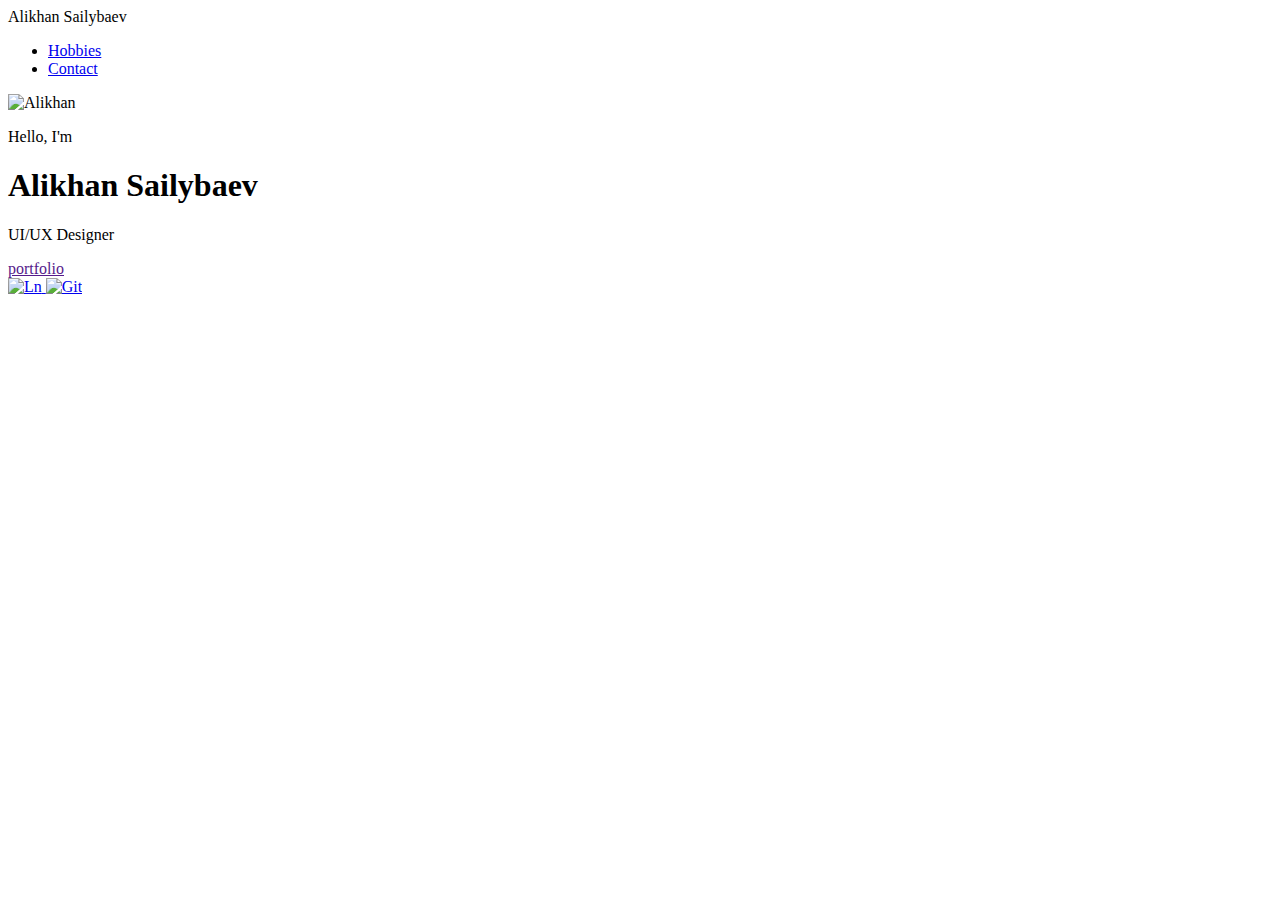
==== index.html @ c5455261 "v1" ====
<!DOCTYPE html>
<html lang="en">
<head>
  <meta charset="UTF-8" />
  <title>My Portfolio</title>
  <link rel="stylesheet" href="css/main.css" />
</head>
<body>
<nav class="navbar">
  <div class="logo">Alikhan Sailybaev</div>
  <div>
    <ul class="links">
      <li><a href="pages/hobbies.html">Hobbies</a></li>
      <li><a href="pages/contactme.html">Contact</a></li>
    </ul>
  </div>
</nav>

<section class="profile">

  <div class="suret">
    <img src="assets/alikhan3.jpeg" alt="Alikhan"/>
  </div>

  <div class="text">
    <p class="text-p1">Hello, I'm</p>
    <h1 class="title">Alikhan Sailybaev</h1>
    <p class="text-p2">UI/UX Designer</p>
    <div class="knopki">
      <a href="" class="btn">portfolio</a>
    </div>

    <div class="socials">
      <a href="https://www.linkedin.com/in/alikhan-sailybayev-a14404228/" target="_blank">
        <img src="assets/linkedin.png" alt="Ln" class="icon"/>
      </a>
      <a href="https://github.com/sailybaev" target="_blank">
        <img src="assets/github.png" alt="Git" class="icon"/>
      </a>
    </div>
  </div>
</section>

</body>
</html>
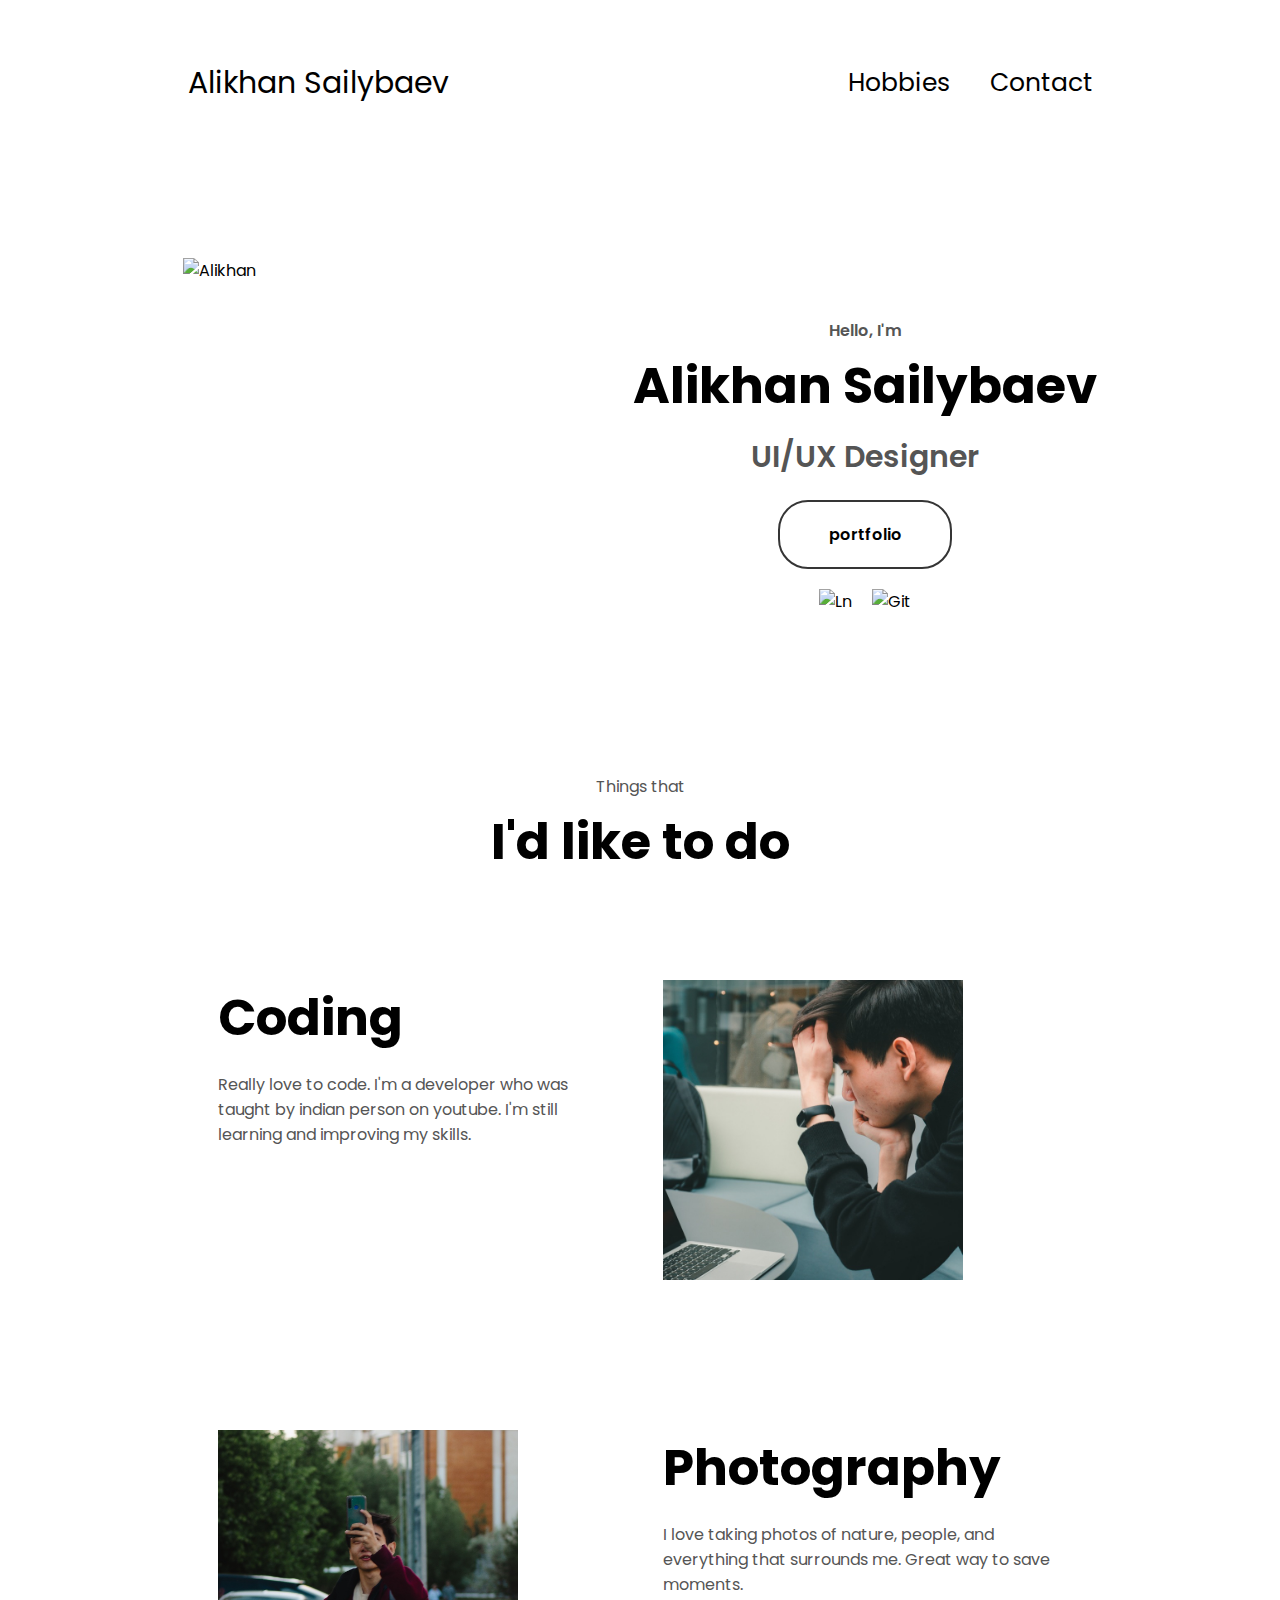
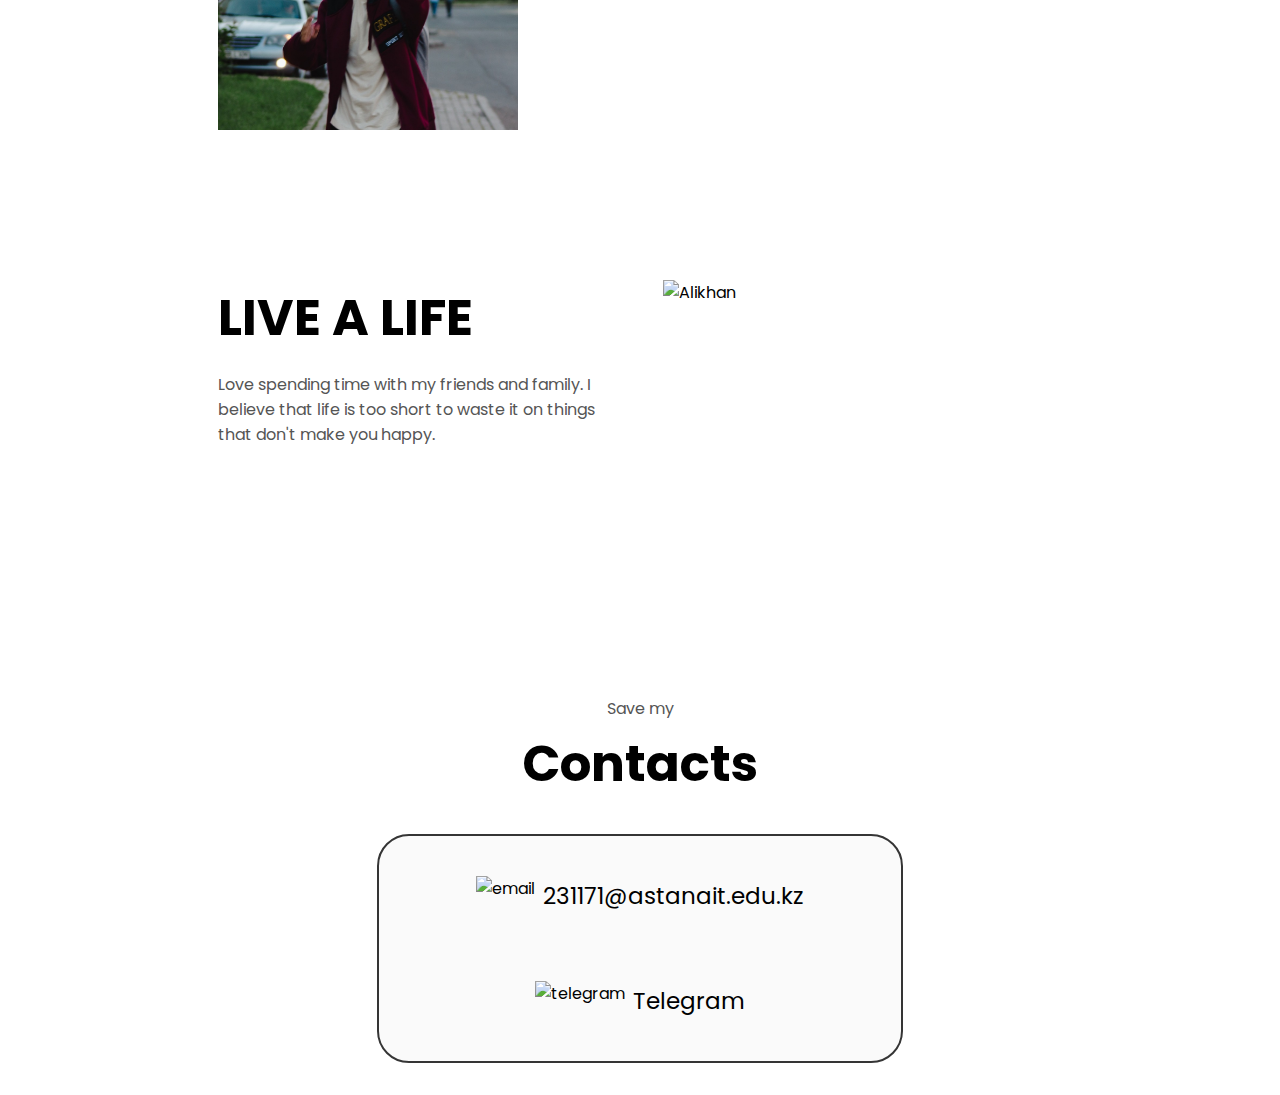
==== commit ec8ef3e5: "everything in one file" ====
--- a/index.html
+++ b/index.html
@@ -1,45 +1,125 @@
 <!DOCTYPE html>
 <html lang="en">
-<head>
-  <meta charset="UTF-8" />
-  <title>My Portfolio</title>
-  <link rel="stylesheet" href="css/main.css" />
-</head>
-<body>
-<nav class="navbar">
-  <div class="logo">Alikhan Sailybaev</div>
-  <div>
-    <ul class="links">
-      <li><a href="pages/hobbies.html">Hobbies</a></li>
-      <li><a href="pages/contactme.html">Contact</a></li>
-    </ul>
-  </div>
-</nav>
+  <head>
+    <meta charset="UTF-8" />
+    <title>My Portfolio</title>
+    <!-- <link href="https://cdn.jsdelivr.net/npm/bootstrap@5.3.3/dist/css/bootstrap.min.css" rel="stylesheet" integrity="sha384-QWTKZyjpPEjISv5WaRU9OFeRpok6YctnYmDr5pNlyT2bRjXh0JMhjY6hW+ALEwIH" crossorigin="anonymous"> -->
+    <link rel="stylesheet" href="css/main.css"/>
+  </head>
 
-<section class="profile">
+  <body>
 
-  <div class="suret">
-    <img src="assets/alikhan3.jpeg" alt="Alikhan"/>
-  </div>
+    <nav class="navbar">
+      <div class="logo">Alikhan Sailybaev</div>
+      <div>
+        <ul class="links">
+          <li><a href="#hobby">Hobbies</a></li>
+          <li><a href="#contactme">Contact</a></li>
+        </ul>
+      </div>
+    </nav>
 
-  <div class="text">
-    <p class="text-p1">Hello, I'm</p>
-    <h1 class="title">Alikhan Sailybaev</h1>
-    <p class="text-p2">UI/UX Designer</p>
-    <div class="knopki">
-      <a href="" class="btn">portfolio</a>
+    <section id="profile">
+
+      <div class="suret">
+        <img src="assets/alikhan3.jpeg" alt="Alikhan"/>
+      </div>
+
+      <div class="text">
+        <p class="text-p1">Hello, I'm</p>
+        <h1 class="title">Alikhan Sailybaev</h1>
+        <p class="text-p2">UI/UX Designer</p>
+        <div class="knopki">
+          <a href="" class="btn">portfolio</a>
+        </div>
+
+        <div class="socials">
+          <a href="https://www.linkedin.com/in/alikhan-sailybayev-a14404228/" target="_blank">
+            <img src="assets/linkedin.png" alt="Ln" class="icon"/>
+          </a>
+          <a href="https://github.com/sailybaev" target="_blank">
+            <img src="assets/github.png" alt="Git" class="icon"/>
+          </a>
+        </div>
+      </div>
+    </section>
+
+    <section id="hobby">
+
+      <p class="text-p1">Things that</p>
+      <h1 class="title">I'd like to do</h1>
+      
+
+      <div class="section-container">
+
+        <div class="details">
+
+          <div class="text-about">
+            <h2 class="title-about">Coding</h2>
+            <p>
+              Really love to code. I'm a developer who was taught by indian person on youtube. I'm still learning and improving my skills. 
+            </p>
+          </div>
+  
+          <div class="suret">
+            <img src="assets/coding.jpeg" alt="Alikhan" height="300px"/>
+          </div>
+  
+        </div>
+        
+        <div class="details">
+
+          <div class="suret">
+            <img src="assets/photograph.crop.jpeg" alt="Alikhan" height="300px"/>
+          </div>
+  
+          <div class="text-about">
+            <h2 class="title-about">Photography</h2>
+            <p>
+              I love taking photos of nature, people, and everything that surrounds me. Great way to save moments.
+            </p>
+          </div>
+        </div>
+    
+    
+
+        <div class="details">
+
+          <div class="text-about">
+            <h2 class="title-about">LIVE A LIFE</h2>
+            <p>
+              Love spending time with my friends and family. I believe that life is too short to waste it on things that don't make you happy.
+            </p>
+          </div>
+  
+          <div class="suret">
+            <img src="assets/heart.crop.jpeg" alt="Alikhan" height="300px"/>
+          </div>
+  
+        </div>
+        
+        
+    </section>
+ 
+    <section id="contactme">
+
+      <p class="text-p1">Save my</p>
+      <h1 class="title">Contacts</h1>
+
+      <div class="contact-container">
+        <div class="contact-item">
+            <img src="../assets/email.png" alt="email" />
+            <p><a href="mailto:231171@astanait.edu.kz">231171@astanait.edu.kz</a></p>
+        </div>
+        <div class="contact-item">
+            <img src="../assets/telegram.png" alt="telegram" />
+            <p><a href="https://t.me/sailybaevvv" target="_blank">Telegram</a></p>
+        </div>
+        
     </div>
 
-    <div class="socials">
-      <a href="https://www.linkedin.com/in/alikhan-sailybayev-a14404228/" target="_blank">
-        <img src="assets/linkedin.png" alt="Ln" class="icon"/>
-      </a>
-      <a href="https://github.com/sailybaev" target="_blank">
-        <img src="assets/github.png" alt="Git" class="icon"/>
-      </a>
-    </div>
-  </div>
-</section>
+    </section>
 
-</body>
-</html>
+
+  </body>
+</html>--- a/css/main.css
+++ b/css/main.css
@@ -0,0 +1,196 @@
+@import url("https://fonts.googleapis.com/css2?family=Poppins:wght@300;400;500;600&display=swap");
+
+body {
+    font-family: "Poppins", sans-serif;
+}
+
+p {
+    color: rgb(85, 85, 85);
+}
+
+nav, .links {
+    display: flex;
+}
+
+nav {
+    justify-content: space-around;
+    align-items: center;
+    height: 150px;
+}
+
+.links {
+    gap: 40px;
+    list-style: none;
+    font-size: 25px;
+}
+
+a {
+    color: black;
+    text-decoration: none;
+}
+
+a:hover {
+    color: grey;
+}
+
+.links a:hover {
+    text-decoration: underline;
+    text-underline-offset: 10px;
+    text-decoration-color: grey;
+}
+
+.logo {
+    font-size: 30px;
+}
+
+.logo:hover {
+    cursor: default;
+}
+
+section {
+    height: auto;
+}
+
+#profile {
+    display: flex;
+    justify-content: center;
+    gap: 50px;
+    height: 600px;
+    margin: 0;
+}
+
+.suret {
+    display: flex;
+    height: 400px;
+    width: 400px;
+    margin: auto 0;
+}
+
+.text {
+    margin: auto 0;
+    align-self: center;
+    text-align: center;
+}
+
+.text p {
+    font-weight: 600;
+}
+
+.text-p1 {
+    text-align: center;
+    margin-bottom: 5px;
+}
+
+.text-p2 {
+    font-size: 30px;
+    margin-bottom: 20px;
+    margin-top: 10px;
+}
+
+.title {
+    font-size: 50px;
+    text-align: center;
+    margin: 0;
+    font-weight: bold;
+}
+
+
+.socials {
+    display: flex;
+    justify-content: center;
+    margin-top: 20px;
+    gap: 20px;
+}
+
+.icon {
+    height: 40px;
+}
+
+.knopki {
+    display: flex;
+    justify-content: center;
+    gap: 20px;
+}
+
+.btn {
+    font-weight: 600;
+    padding: 20px;
+    width: 130px;
+    border-radius: 30px;
+    border: rgb(53, 53, 53) 2px solid;
+}
+
+.btn:hover {
+    background: rgb(53, 53, 53);
+    color: white;
+}
+
+
+
+
+.section-container {
+    display: flex;
+    justify-content: center;
+    flex-direction: column;
+    align-items: center;
+    gap: 50px;
+    margin-top: 100px;
+}
+
+.details {
+    display: flex;
+    flex-direction: row;
+    gap: 5vh;
+}
+
+.text-about {
+    width: 400px;
+    text-align: left;
+}
+
+.title-about {
+    font-size: 50px;
+    text-align: left;
+    margin: 0;
+}
+
+
+.contact-container {
+    display: flex;
+    justify-content: center;
+    border-radius: 32px;
+    border: rgb(53, 53, 53) 2px solid;
+    background-color: rgb(250, 250, 250);
+    margin: 32px auto;
+    padding: 8px;
+    width: 40%;
+    flex-wrap: wrap;
+}
+
+.contact-item {
+    display: flex;
+    align-items: center;
+    justify-content: center;
+    gap: 8px;
+    margin: 16px;
+}
+
+.contact-item img {
+    cursor: default;
+    height: 40px;
+}
+
+.contact-item p, 
+.contact-item a {
+    font-size: larger;
+    color: rgb(85, 85, 85);
+    text-decoration: none;
+}
+
+.contact-item a {
+    color: black;
+}
+
+
+
+
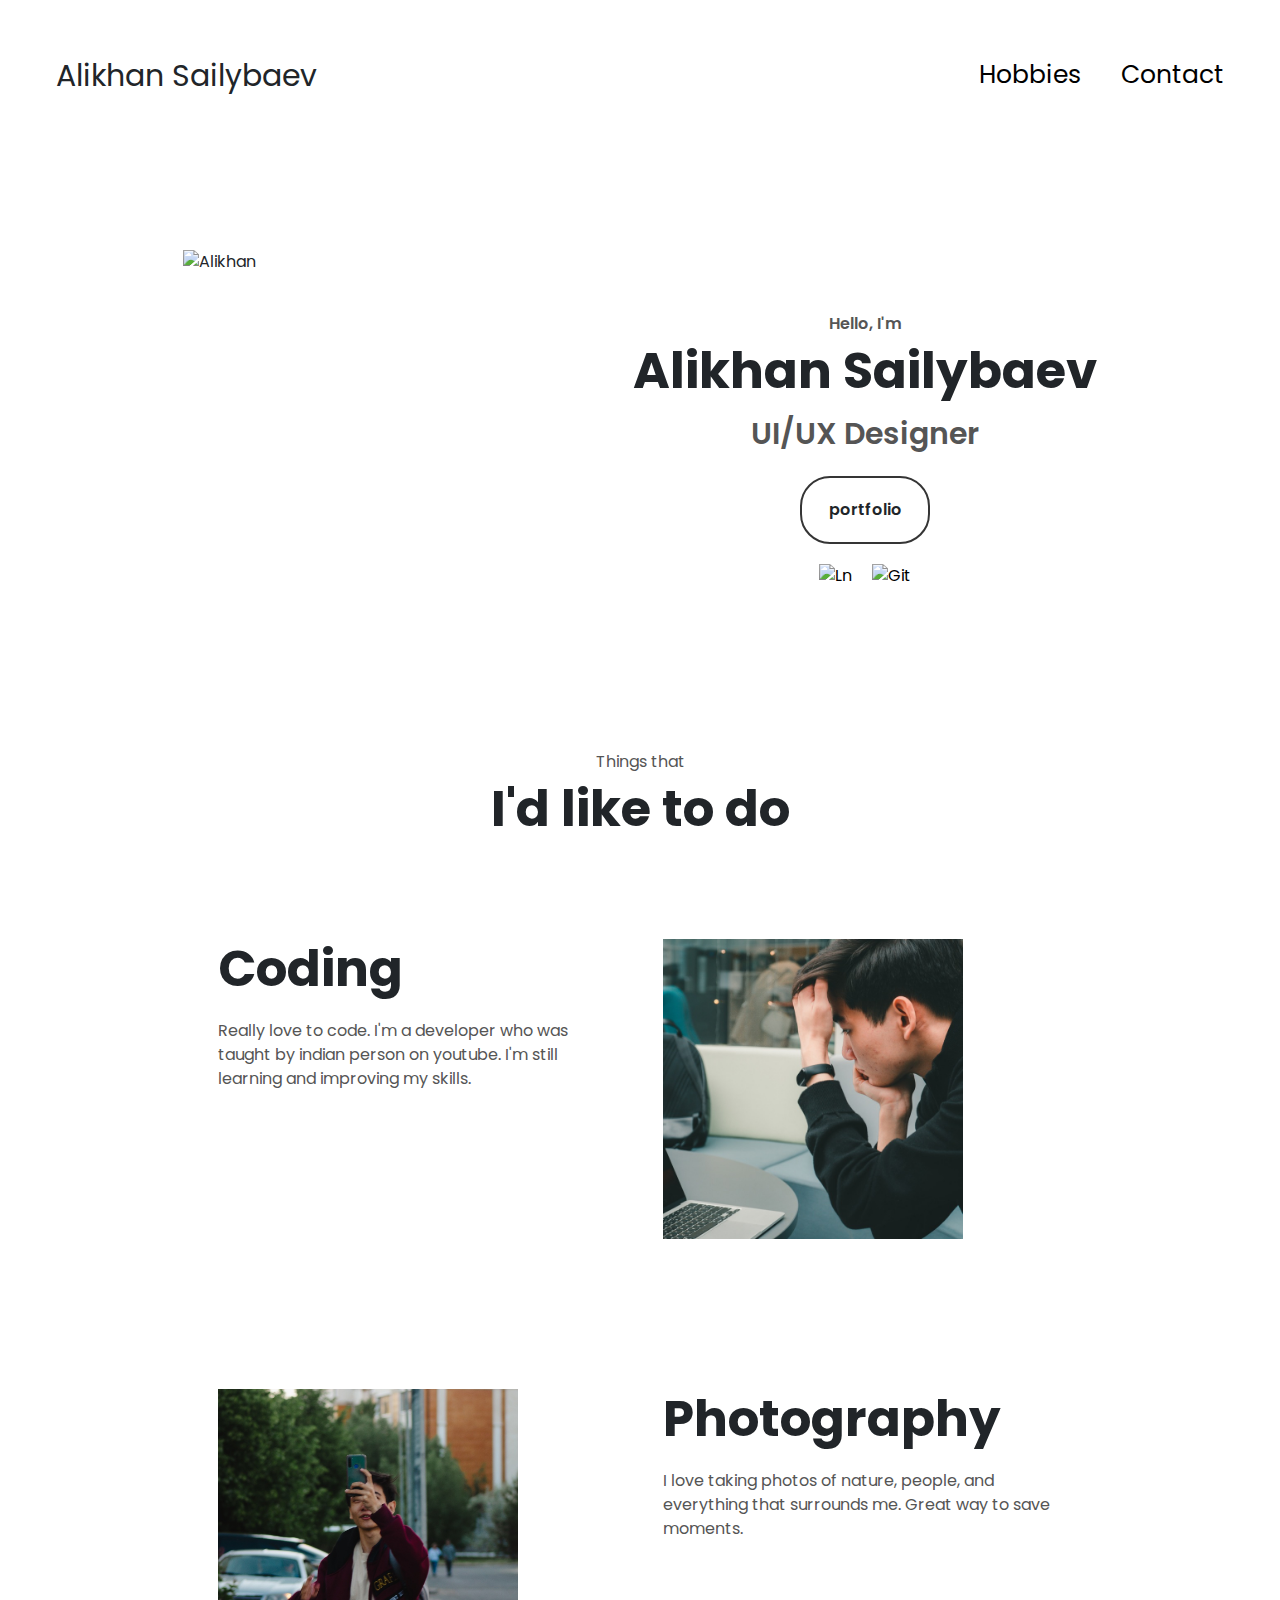
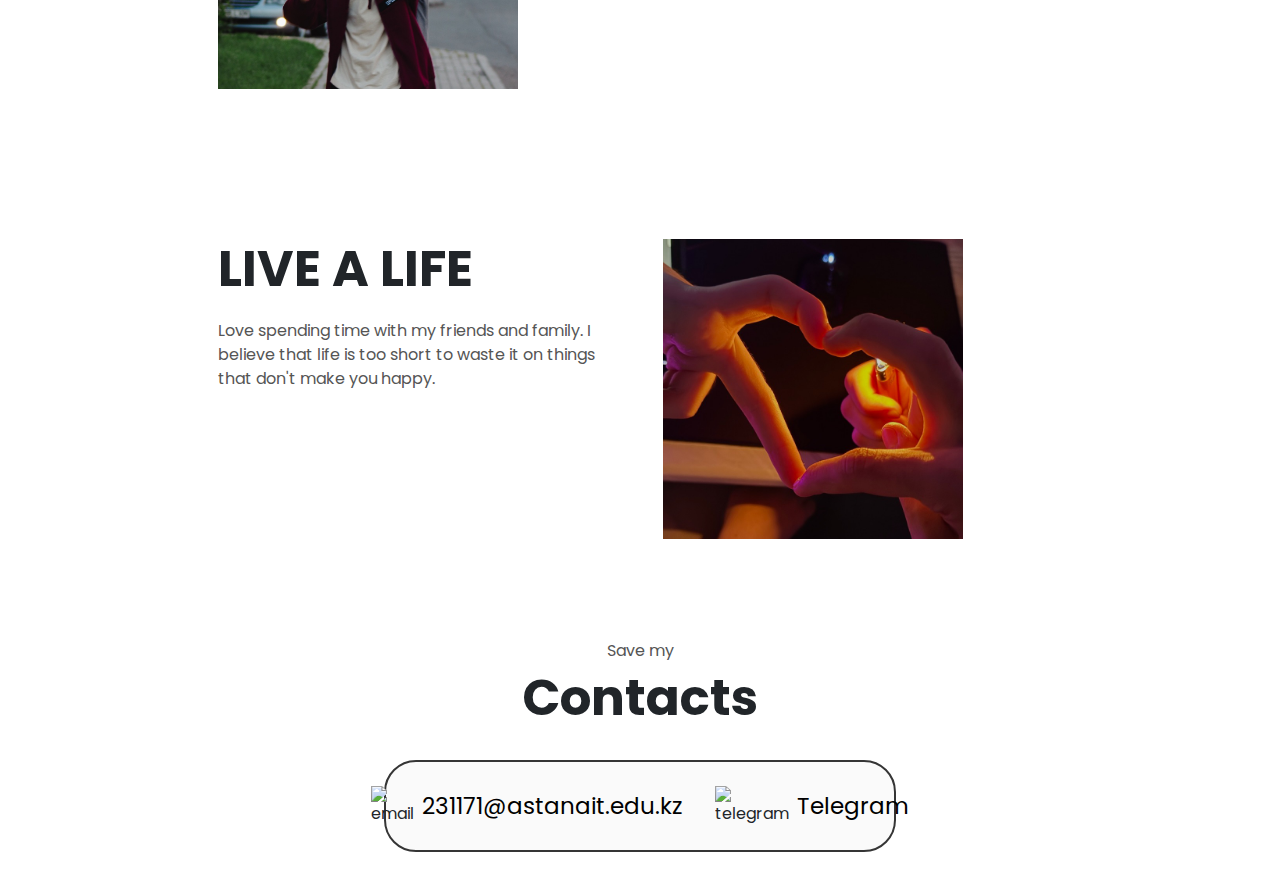
==== commit f95cc3fc: "pre-final" ====
--- a/index.html
+++ b/index.html
@@ -3,7 +3,7 @@
   <head>
     <meta charset="UTF-8" />
     <title>My Portfolio</title>
-    <!-- <link href="https://cdn.jsdelivr.net/npm/bootstrap@5.3.3/dist/css/bootstrap.min.css" rel="stylesheet" integrity="sha384-QWTKZyjpPEjISv5WaRU9OFeRpok6YctnYmDr5pNlyT2bRjXh0JMhjY6hW+ALEwIH" crossorigin="anonymous"> -->
+    <link href="https://cdn.jsdelivr.net/npm/bootstrap@5.3.3/dist/css/bootstrap.min.css" rel="stylesheet" integrity="sha384-QWTKZyjpPEjISv5WaRU9OFeRpok6YctnYmDr5pNlyT2bRjXh0JMhjY6hW+ALEwIH" crossorigin="anonymous">
     <link rel="stylesheet" href="css/main.css"/>
   </head>
 
@@ -101,18 +101,18 @@
         
     </section>
  
-    <section id="contactme">
+    <section id="contactme" class="text-center">
 
       <p class="text-p1">Save my</p>
       <h1 class="title">Contacts</h1>
 
       <div class="contact-container">
         <div class="contact-item">
-            <img src="../assets/email.png" alt="email" />
+            <img src="../assets/email.png" alt="email"  />
             <p><a href="mailto:231171@astanait.edu.kz">231171@astanait.edu.kz</a></p>
         </div>
         <div class="contact-item">
-            <img src="../assets/telegram.png" alt="telegram" />
+            <img src="../assets/telegram.png" alt="telegram"/>
             <p><a href="https://t.me/sailybaevvv" target="_blank">Telegram</a></p>
         </div>
         
@@ -120,6 +120,7 @@
 
     </section>
 
-
+    
+    
   </body>
 </html>--- a/css/main.css
+++ b/css/main.css
@@ -10,12 +10,14 @@
 
 nav, .links {
     display: flex;
-}
-
-nav {
-    justify-content: space-around;
+    margin: 0;
+}
+
+.navbar {
+    justify-content: center;
     align-items: center;
     height: 150px;
+    gap: 70vh;
 }
 
 .links {
@@ -92,6 +94,22 @@
     text-align: center;
     margin: 0;
     font-weight: bold;
+}
+
+.title-about {
+    font-size: 50px;
+    text-align: center;
+    margin: 0;
+    font-weight: bold;
+}
+
+.text-about {
+    display: flex;
+    justify-content: baseline;
+    flex-direction: column;
+    width: 400px;
+    text-align: center;
+    gap: 20px;
 }
 
 
@@ -135,6 +153,7 @@
     align-items: center;
     gap: 50px;
     margin-top: 100px;
+    height: auto;
 }
 
 .details {
@@ -158,21 +177,22 @@
 .contact-container {
     display: flex;
     justify-content: center;
+    align-items: center;
     border-radius: 32px;
     border: rgb(53, 53, 53) 2px solid;
     background-color: rgb(250, 250, 250);
     margin: 32px auto;
     padding: 8px;
     width: 40%;
-    flex-wrap: wrap;
+    
+    
 }
 
 .contact-item {
     display: flex;
     align-items: center;
-    justify-content: center;
     gap: 8px;
-    margin: 16px;
+    margin: 16px;    
 }
 
 .contact-item img {
@@ -185,6 +205,7 @@
     font-size: larger;
     color: rgb(85, 85, 85);
     text-decoration: none;
+    margin: 0;
 }
 
 .contact-item a {
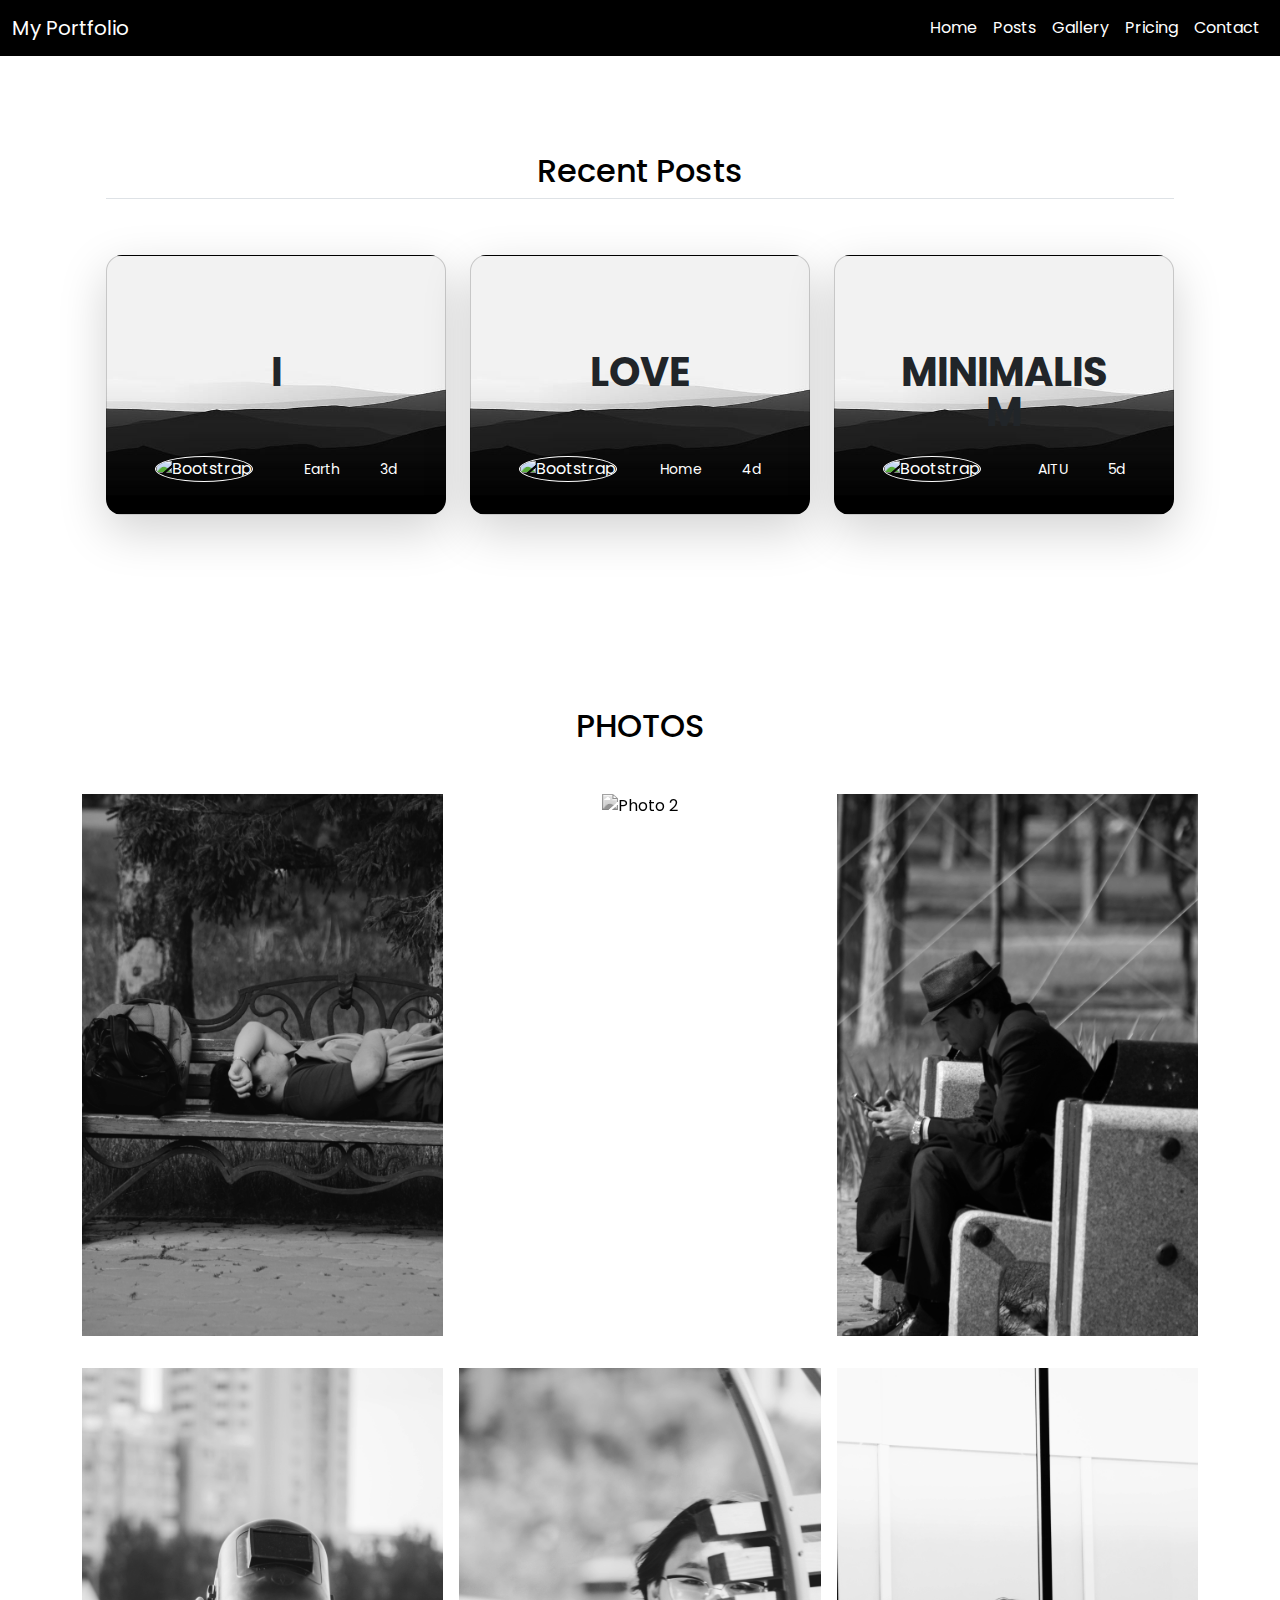
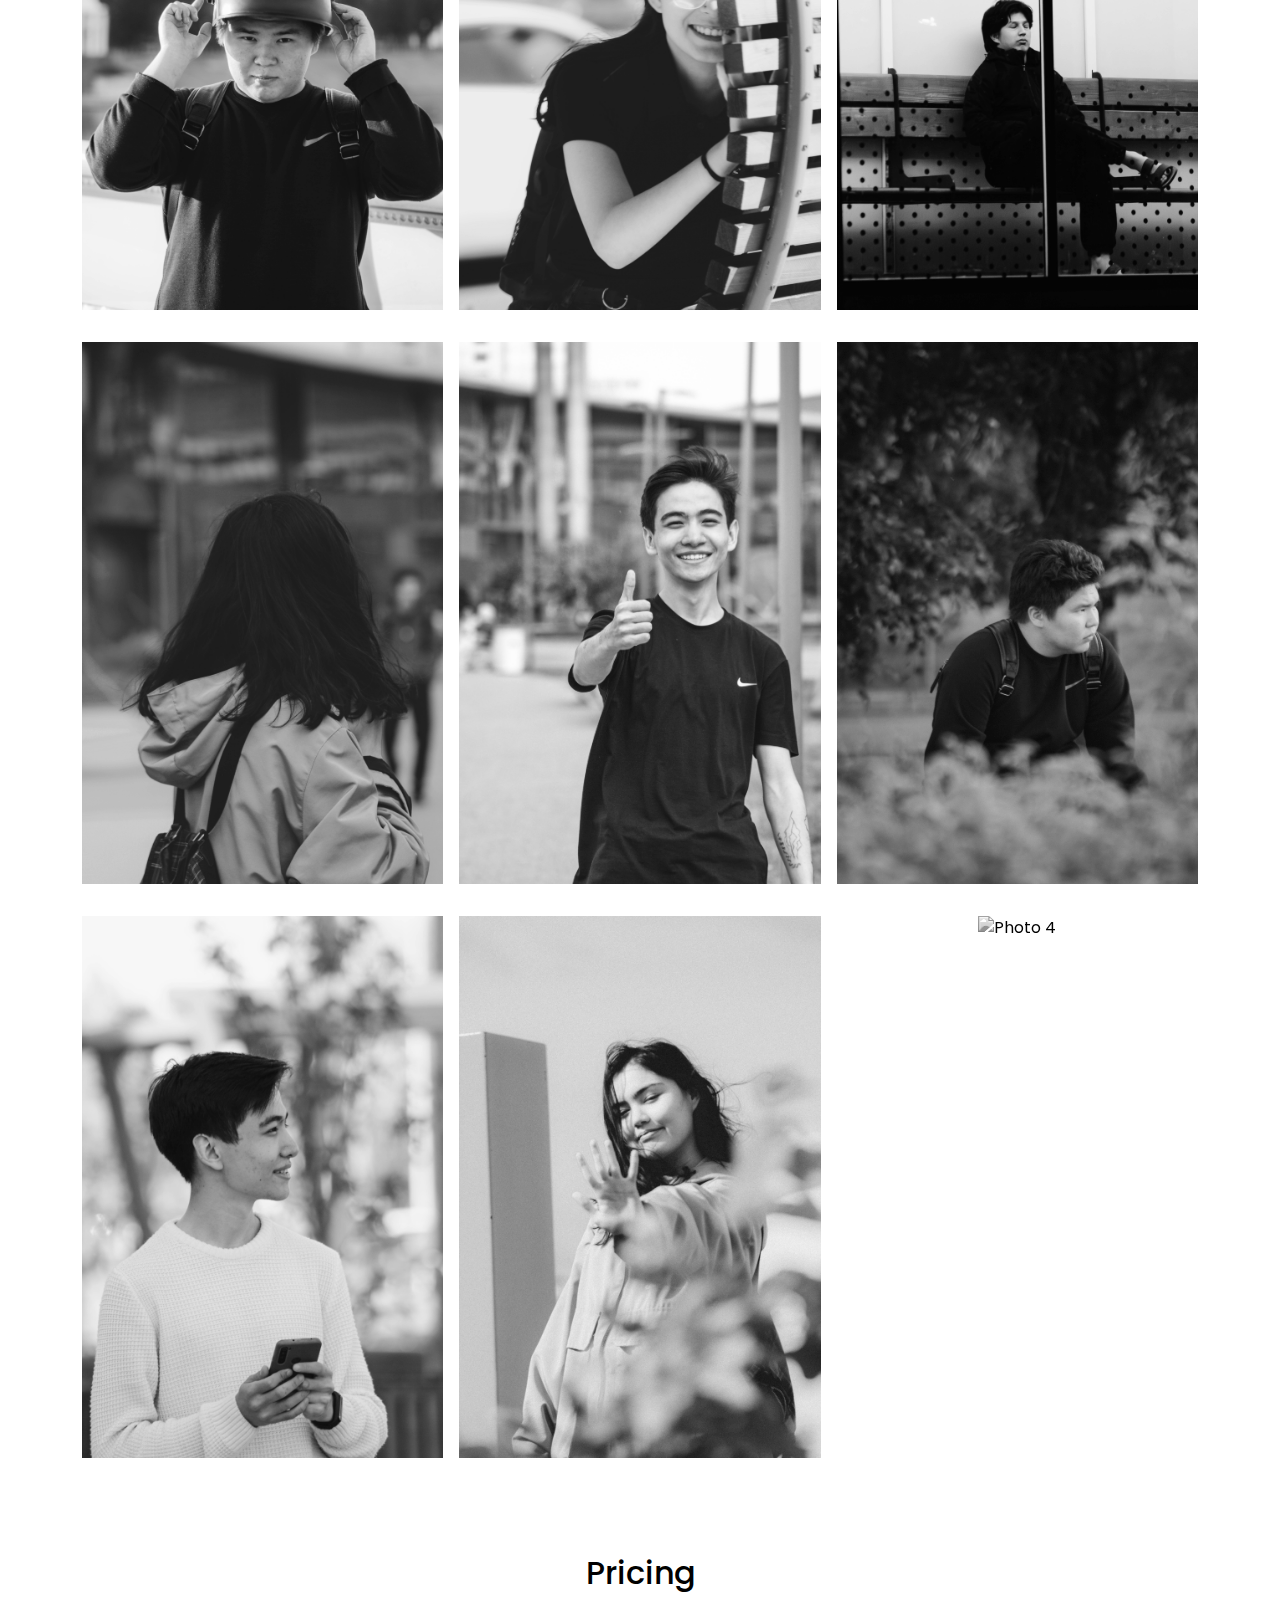
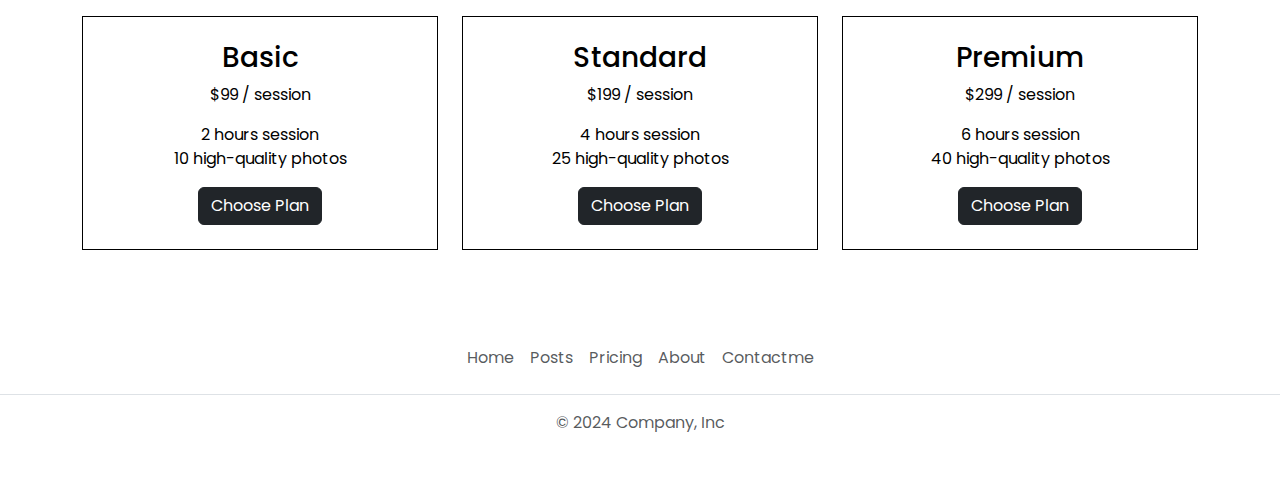
==== commit 31934e4e: "Pre final" ====
--- a/index.html
+++ b/index.html
@@ -1,126 +1,215 @@
 <!DOCTYPE html>
 <html lang="en">
-  <head>
-    <meta charset="UTF-8" />
-    <title>My Portfolio</title>
-    <link href="https://cdn.jsdelivr.net/npm/bootstrap@5.3.3/dist/css/bootstrap.min.css" rel="stylesheet" integrity="sha384-QWTKZyjpPEjISv5WaRU9OFeRpok6YctnYmDr5pNlyT2bRjXh0JMhjY6hW+ALEwIH" crossorigin="anonymous">
-    <link rel="stylesheet" href="css/main.css"/>
-  </head>
-
-  <body>
-
-    <nav class="navbar">
-      <div class="logo">Alikhan Sailybaev</div>
-      <div>
-        <ul class="links">
-          <li><a href="#hobby">Hobbies</a></li>
-          <li><a href="#contactme">Contact</a></li>
+<head>
+  <meta charset="UTF-8">
+  <meta name="viewport" content="width=device-width, initial-scale=1.0">
+  <title>Minimalist Photo Gallery Portfolio</title>
+  <link href="https://cdn.jsdelivr.net/npm/bootstrap@5.3.0-alpha1/dist/css/bootstrap.min.css" rel="stylesheet">
+  <link rel="stylesheet" href="css/home.css">
+</head>
+<body>
+
+  <!-- Header -->
+  <nav class="navbar navbar-expand-lg navbar-dark">
+    <div class="container-fluid">
+      <a class="navbar-brand" href="#">My Portfolio</a>
+      <div class="collapse navbar-collapse" id="navbarNav">
+        <ul class="navbar-nav ms-auto">
+          <li class="nav-item">
+            <a class="nav-link active" aria-current="page" href="#">Home</a>
+          </li>
+          <li class="nav-item">
+            <a class="nav-link" href="#">Posts</a>
+          </li>
+          <li class="nav-item">
+            <a class="nav-link" href="#">Gallery</a>
+          </li>
+          <li class="nav-item">
+            <a class="nav-link" href="#">Pricing</a>
+          </li>
+          <li class="nav-item">
+            <a class="nav-link" href="portfolio.html">Contact</a>
+          </li>
         </ul>
       </div>
-    </nav>
-
-    <section id="profile">
-
-      <div class="suret">
-        <img src="assets/alikhan3.jpeg" alt="Alikhan"/>
-      </div>
-
-      <div class="text">
-        <p class="text-p1">Hello, I'm</p>
-        <h1 class="title">Alikhan Sailybaev</h1>
-        <p class="text-p2">UI/UX Designer</p>
-        <div class="knopki">
-          <a href="" class="btn">portfolio</a>
-        </div>
-
-        <div class="socials">
-          <a href="https://www.linkedin.com/in/alikhan-sailybayev-a14404228/" target="_blank">
-            <img src="assets/linkedin.png" alt="Ln" class="icon"/>
-          </a>
-          <a href="https://github.com/sailybaev" target="_blank">
-            <img src="assets/github.png" alt="Git" class="icon"/>
-          </a>
-        </div>
-      </div>
-    </section>
-
-    <section id="hobby">
-
-      <p class="text-p1">Things that</p>
-      <h1 class="title">I'd like to do</h1>
+    </div>
+  </nav>
+
+  <!-- Features Section -->
+  <section class="container text-center py-5">
+    <div class="container px-4 py-5" id="custom-cards">
+        <h2 class="pb-2 border-bottom">Recent Posts</h2>
+    
+        <div class="row row-cols-1 row-cols-lg-3 align-items-stretch g-4 py-5">
+          <div class="col">
+            <div class="card card-cover h-100 overflow-hidden text-bg-dark rounded-4 shadow-lg d-flex justify-content-center" style="background-image: url('assets/gallery/minimal.jpg'); background-position: center; background-size: cover;">
+                <div class="d-flex flex-column h-100 p-5 pb-3 text-white text-shadow-1">
+                <h3 class="pt-5 mb-4 display-6 lh-1 fw-bold text-dark">I</h3>
+                    <ul class="d-flex list-unstyled mt-auto">
+                    <li class="me-auto">
+                        <img src="https://avatars.githubusercontent.com/u/94295963?v=4" alt="Bootstrap" width="32" height="32" class="rounded-circle border border-white">
+                    </li>
+                    <li class="d-flex align-items-center me-3">
+                        <svg class="bi me-2" width="1em" height="1em"></svg>
+                        <small>Earth</small>
+                    </li>
+                    <li class="d-flex align-items-center">
+                        <svg class="bi me-2" width="1em" height="1em"></svg>
+                        <small>3d</small>
+                    </li>
+                    </ul>
+              </div>
+            </div>
+          </div>
+    
+          <div class="col">
+            <div class="card card-cover h-100 overflow-hidden text-bg-dark rounded-4 shadow-lg d-flex justify-content-center" style="background-image: url('assets/gallery/minimal.jpg'); background-position: center; background-size: cover;">
+                <div class="d-flex flex-column h-100 p-5 pb-3 text-white text-shadow-1">
+                <h3 class="pt-5 mb-4 display-6 lh-1 fw-bold text-dark">LOVE</h3>
+                <ul class="d-flex list-unstyled mt-auto">
+                  <li class="me-auto">
+                    <img src="https://avatars.githubusercontent.com/u/94295963?v=4" alt="Bootstrap" width="32" height="32" class="rounded-circle border border-white">
+                  </li>
+                  <li class="d-flex align-items-center me-3">
+                    <svg class="bi me-2" width="1em" height="1em"><use xlink:href="#geo-fill"></use></svg>
+                    <small>Home</small>
+                  </li>
+                  <li class="d-flex align-items-center">
+                    <svg class="bi me-2" width="1em" height="1em"><use xlink:href="#calendar3"></use></svg>
+                    <small>4d</small>
+                  </li>
+                </ul>
+              </div>
+            </div>
+          </div>
+    
+          <div class="col">
+            <div class="card card-cover h-100 overflow-hidden text-bg-dark rounded-4 shadow-lg d-flex justify-content-center" style="background-image: url('assets/gallery/minimal.jpg'); background-position: center; background-size: cover;">
+              <div class="d-flex flex-column h-100 p-5 pb-3 text-shadow-1">
+                <h3 class="pt-5 mb-4 display-6 lh-1 fw-bold text-dark">MINIMALISM</h3>
+                <ul class="d-flex list-unstyled mt-auto">
+                  <li class="me-auto">
+                    <img src="https://avatars.githubusercontent.com/u/94295963?v=4" alt="Bootstrap" width="32" height="32" class="rounded-circle border border-white">
+                  </li>
+                  <li class="d-flex align-items-center me-3">
+                    <svg class="bi me-2" width="1em" height="1em"><use xlink:href="#geo-fill"></use></svg>
+                    <small>AITU</small>
+                  </li>
+                  <li class="d-flex align-items-center">
+                    <svg class="bi me-2" width="1em" height="1em"><use xlink:href="#calendar3"></use></svg>
+                    <small>5d</small>
+                  </li>
+                </ul>
+              </div>
+            </div>
+          </div>
+        </div>
+      </div>
+  </section>
+
+  <!-- Gallery Section -->
+  <section class="container py-5 d-block justify-content-center align-items-center text-center">
+    <h2 class="text-center mb-5">PHOTOS</h2>
+    <div class="row g-3">
+      <div class="col-md-4">
+        <img src="assets/gallery/IMG_0577.jpg" class="img-fluid gallery-img" alt="Photo 1">
+      </div>
+      <div class="col-md-4">
+        <img src="assets/gallery/IMG_0600.jpg" class="img-fluid gallery-img" alt="Photo 2">
+      </div>
+      <div class="col-md-4">
+        <img src="assets/gallery/IMG_9850.jpg" class="img-fluid gallery-img" alt="Photo 3">
+      </div>
+    </div>
+    <div class="row g-3 mt-3">
+      <div class="col-md-4">
+        <img src="assets/gallery/IMG_1524.jpg" class="img-fluid gallery-img" alt="Photo 4">
+      </div>
+      <div class="col-md-4">
+        <img src="assets/gallery/IMG_9772.jpg" class="img-fluid gallery-img" alt="Photo 6">
+      </div>
+      <div class="col-md-4">
+        <img src="assets/gallery/IMG_0364-Enhanced-NR.jpg" class="img-fluid gallery-img" alt="Photo 5">
+      </div>
       
-
-      <div class="section-container">
-
-        <div class="details">
-
-          <div class="text-about">
-            <h2 class="title-about">Coding</h2>
-            <p>
-              Really love to code. I'm a developer who was taught by indian person on youtube. I'm still learning and improving my skills. 
-            </p>
-          </div>
-  
-          <div class="suret">
-            <img src="assets/coding.jpeg" alt="Alikhan" height="300px"/>
-          </div>
-  
-        </div>
-        
-        <div class="details">
-
-          <div class="suret">
-            <img src="assets/photograph.crop.jpeg" alt="Alikhan" height="300px"/>
-          </div>
-  
-          <div class="text-about">
-            <h2 class="title-about">Photography</h2>
-            <p>
-              I love taking photos of nature, people, and everything that surrounds me. Great way to save moments.
-            </p>
-          </div>
-        </div>
-    
-    
-
-        <div class="details">
-
-          <div class="text-about">
-            <h2 class="title-about">LIVE A LIFE</h2>
-            <p>
-              Love spending time with my friends and family. I believe that life is too short to waste it on things that don't make you happy.
-            </p>
-          </div>
-  
-          <div class="suret">
-            <img src="assets/heart.crop.jpeg" alt="Alikhan" height="300px"/>
-          </div>
-  
-        </div>
-        
-        
-    </section>
- 
-    <section id="contactme" class="text-center">
-
-      <p class="text-p1">Save my</p>
-      <h1 class="title">Contacts</h1>
-
-      <div class="contact-container">
-        <div class="contact-item">
-            <img src="../assets/email.png" alt="email"  />
-            <p><a href="mailto:231171@astanait.edu.kz">231171@astanait.edu.kz</a></p>
-        </div>
-        <div class="contact-item">
-            <img src="../assets/telegram.png" alt="telegram"/>
-            <p><a href="https://t.me/sailybaevvv" target="_blank">Telegram</a></p>
-        </div>
-        
-    </div>
-
-    </section>
-
-    
-    
-  </body>
-</html>+    </div>
+    <div class="row g-3 mt-3">
+        <div class="col-md-4">
+          <img src="assets/gallery/IMG_9632.jpg" class="img-fluid gallery-img" alt="Photo 5">
+        </div>
+        <div class="col-md-4">
+          <img src="assets/gallery/IMG_9627.jpg" class="img-fluid gallery-img" alt="Photo 6">
+        </div>
+        <div class="col-md-4">
+            <img src="assets/gallery/IMG_1549.jpg" class="img-fluid gallery-img" alt="Photo 4">
+        </div>
+    </div>
+
+    <div class="row g-3 mt-3">
+        <div class="col-md-4">
+          <img src="assets/gallery/IMG_9827.jpg" class="img-fluid gallery-img" alt="Photo 5">
+        </div>
+        <div class="col-md-4">
+          <img src="assets/gallery/IMG_9501.jpg" class="img-fluid gallery-img" alt="Photo 6">
+        </div>
+        <div class="col-md-4">
+            <img src="assets/gallery/IMG_1012.jpg" class="img-fluid gallery-img" alt="Photo 4">
+        </div>
+    </div>
+  </section>
+
+  <!-- Pricing Section -->
+  <section class="container py-5">
+    <h2 class="text-center mb-4">Pricing</h2>
+    <div class="row text-center">
+      <div class="col-md-4">
+        <div class="pricing-table p-4">
+          <h3>Basic</h3>
+          <p>$99 / session</p>
+          <ul class="list-unstyled">
+            <li>2 hours session</li>
+            <li>10 high-quality photos</li>
+          </ul>
+          <button class="btn btn-dark">Choose Plan</button>
+        </div>
+      </div>
+      <div class="col-md-4">
+        <div class="pricing-table p-4">
+          <h3>Standard</h3>
+          <p>$199 / session</p>
+          <ul class="list-unstyled">
+            <li>4 hours session</li>
+            <li>25 high-quality photos</li>
+          </ul>
+          <button class="btn btn-dark">Choose Plan</button>
+        </div>
+      </div>
+      <div class="col-md-4">
+        <div class="pricing-table p-4">
+          <h3>Premium</h3>
+          <p>$299 / session</p>
+          <ul class="list-unstyled">
+            <li>6 hours session</li>
+            <li>40 high-quality photos</li>
+          </ul>
+          <button class="btn btn-dark">Choose Plan</button>
+        </div>
+      </div>
+    </div>
+  </section>
+
+  <!-- Footer -->
+  <footer class="py-3 my-4">
+    <ul class="nav justify-content-center border-bottom pb-3 mb-3">
+      <li class="nav-item"><a href="#" class="nav-link px-2 text-body-secondary">Home</a></li>
+      <li class="nav-item"><a href="#" class="nav-link px-2 text-body-secondary">Posts</a></li>
+      <li class="nav-item"><a href="#" class="nav-link px-2 text-body-secondary">Pricing</a></li>
+      <li class="nav-item"><a href="#" class="nav-link px-2 text-body-secondary">About</a></li>
+      <li class="nav-item"><a href="#" class="nav-link px-2 text-body-secondary">Contactme</a></li>
+    </ul>
+    <p class="text-center text-body-secondary">© 2024 Company, Inc</p>
+  </footer>
+
+  <script src="https://cdn.jsdelivr.net/npm/bootstrap@5.3.0-alpha1/dist/js/bootstrap.bundle.min.js"></script>
+</body>
+</html>
--- a/css/home.css
+++ b/css/home.css
@@ -0,0 +1,20 @@
+@import url("https://fonts.googleapis.com/css2?family=Poppins:wght@300;400;500;600&display=swap");
+
+body {
+    font-family: poppins, sans-serif;
+    background-color: #fff;
+    color: #000;
+  }
+  .navbar, .footer {
+    background-color: #000;
+    color: #fff;
+  }
+  .navbar a, .footer a {
+    color: #fff;
+  }
+  .gallery-img {
+    filter: grayscale(100%);
+  }
+  .pricing-table {
+    border: 1px solid #000;
+  }